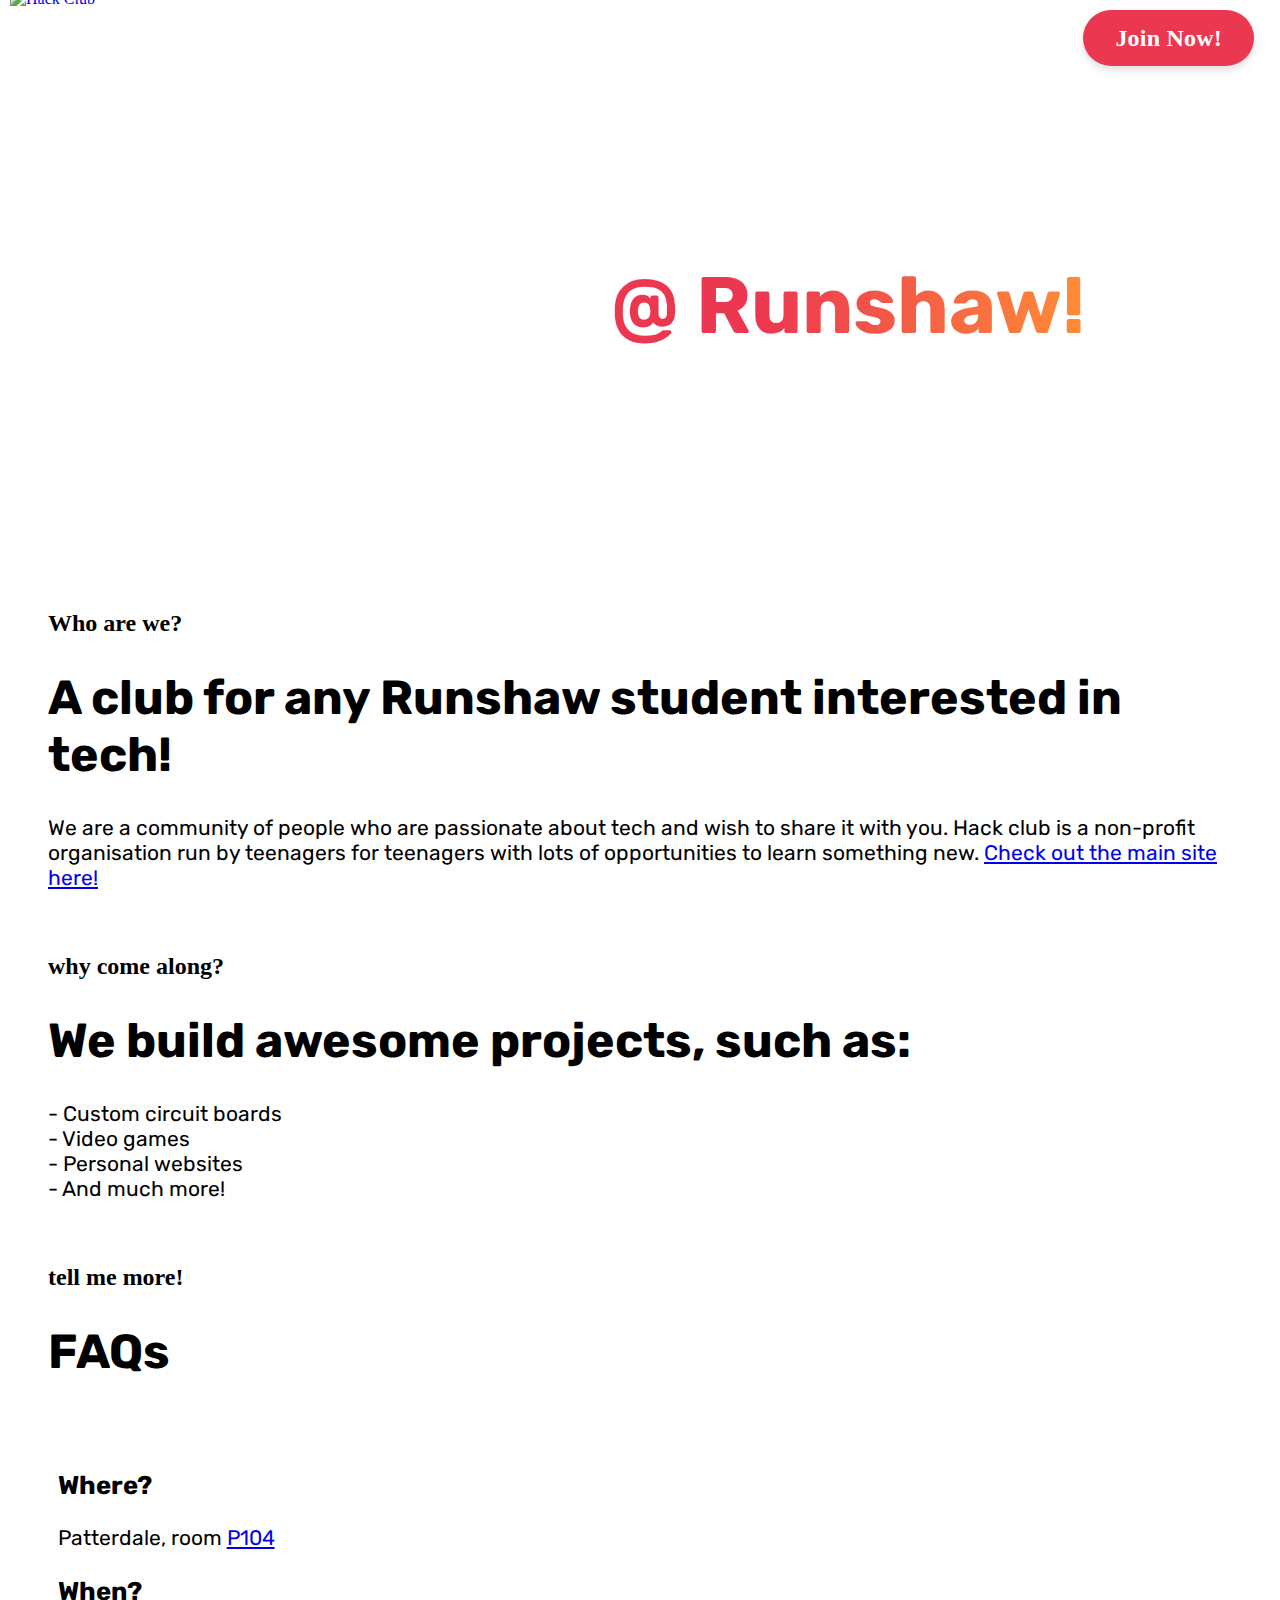
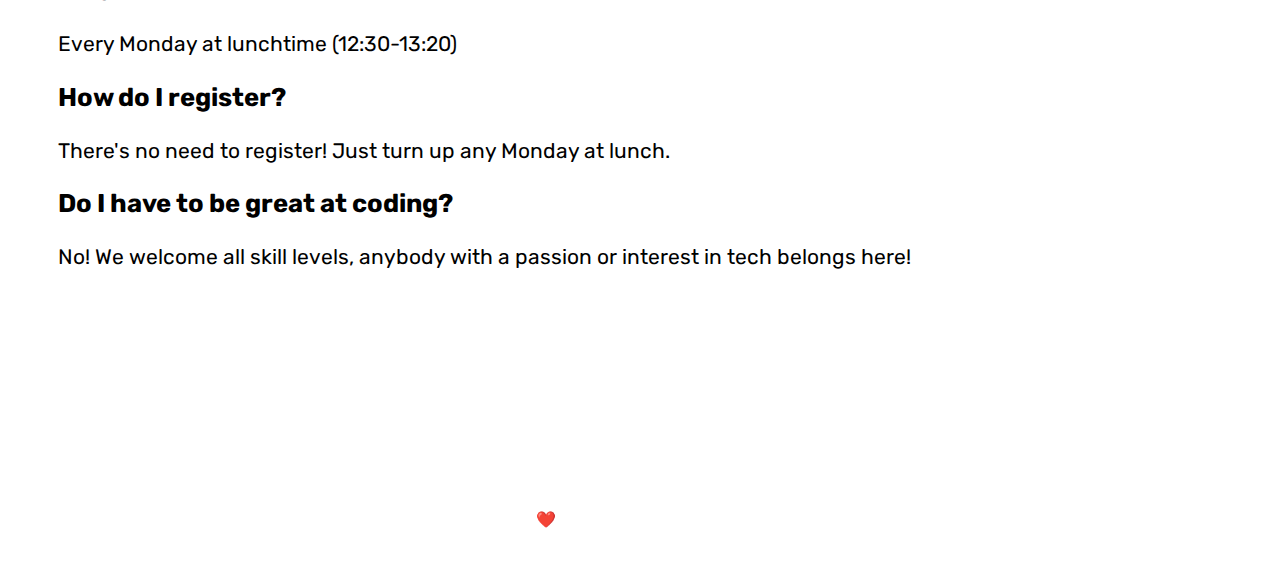
==== index.html @ 0e347f7d "Deploy /pcb" ====
<!DOCTYPE html>
<html lang="en">

<head>
    <meta charset="UTF-8">
    <meta name="viewport" content="width=device-width, initial-scale=1.0">
    <title>Hack Club - Runshaw College</title>
    <link rel="stylesheet" href="https://css.hackclub.com/theme.css" />
    <link rel="stylesheet" href="style/style.css" />
    <script src="https://unpkg.com/feather-icons"></script>
    <script>
        function fancyScroll() {
            document.getElementById("faqEyebrow").scrollIntoView({ behavior: "smooth" });
        }
    </script>
</head>

<body>
    <a href="https://hackclub.com/"><img src="https://assets.hackclub.com/flag-orpheus-top.svg" alt="Hack Club"
            class="banner" /></a>
    <button class="btn" id="dsk" style="position: absolute;right:10px;top:10px" onclick="fancyScroll()">Join
        Now!</button>
    <div class="index-hero">
        <div style="width: 100%; display: flex; justify-content: center; margin-top: 5%;">
            <h1 class="welcometo">
                Welcome to</h1>
        </div>
        <div style="width: 100%; text-align: center;">
            <h1 style="color: white; font-size: 5em; margin-top: 0; margin-bottom: 0.5em;">
                <span style="color: white;" class="hackclub-text">Hack&nbsp;Club</span>
                <span class="at-runshaw"> @&nbsp;Runshaw!</span>
            </h1>
        </div>
        <div style="width: 100%; text-align: center; color: white;" id="bannerText">
            <p style="margin-top: 0;" class="subhero">A community of
                <span style="color: var(--red);">Runshaw students</span> programming, building cool projects and
                <span style="color: var(--red);">learning together</span>
            </p>
            <button class="btn" id="mob" onclick="fancyScroll()">Join Now!</button>
        </div>
    </div>

    <main class="container wide">
        <div style="height: 12px;"></div>
        <h2 class="eyebrow">Who are we?</h2>
        <h1 class="content-title">A club for <span style="color: var(--orange);">any</span> Runshaw student
            interested in tech!
        </h1>
        <p class="text-content">
            We are a community of people who are passionate about tech and wish to share it with you. Hack club is a
            non-profit organisation run by teenagers for teenagers with lots of opportunities to learn something
            new.
            <a href="https://hackclub.com/">Check out the main site here!</a>
        </p>
        <div style="height: 22px;"></div>
        <h2 class="eyebrow">why come along?</h2>
        <h1 class="content-title">We build <span style="color: var(--orange);">awesome projects</span>, such as:
        </h1>
        <p class="text-content">
            - Custom circuit boards<br>
            - Video games<br>
            - Personal websites<br>
            - And much more!
        </p>
        <div style="height: 22px;"></div>
        <h2 class="eyebrow" id="faqEyebrow">tell me more!</h2>
        <h1 class="content-title">FAQs</h1>
        <div style="height: 22px;"></div>
        <div class="card sunken" id="faq-card">
            <div class="fancy-faq-container">
                <h3 class="faq-title">Where?</h3>
                <p class="text-content">Patterdale, room <a
                        href="https://studentportal.runshaw.ac.uk/Room.aspx?roomid=JnmMYZgNtyE%3d">P104</a> </p>

                <h3 class="faq-title">When?</h3>
                <p class="text-content">Every Monday at lunchtime (12:30-13:20)</p>

                <h3 class="faq-title">How do I register?</h3>
                <p class="text-content">There's no need to register! Just turn up any Monday at lunch.</p>

                <h3 class="faq-title">Do I have to be great at coding?</h3>
                <p class="text-content">No! We welcome all skill levels, anybody with a passion or interest in tech
                    belongs here!</p>
            </div>
        </div>
    </main>

</body>
<footer>
    <div>
        <div class="footer-links">
            <div>
                <h4>Runshaw</h4>
                <a href="https://runshaw.ac.uk">Home</a>
                <a href="https://digital.runshaw.ac.uk/">Digital</a>
                <a href="https://studentportal.runshaw.ac.uk/study.aspx?new=1#activity">Aspire</a>
            </div>
            <div>
                <h4>Hack Club</h4>
                <a href="https://hackclub.com/">Home</a>
                <a href="https://jams.hackclub.com/">Jams</a>
                <a href="https://toolbox.hackclub.com/">Toolbox</a>
            </div>
            <div>
                <h4>Tools</h4>
                <a href="https://github.com/">Github</a>
                <a href="https://teams.microsoft.com/">Teams</a>
                <a href="https://www.instagram.com/runshawcollege/">Instagram</a>
            </div>
            <p style="color: white; text-align: center;">Made with ❤️ by the Hack Club team at Runshaw
            </p>
        </div>
    </div>
</footer>
<script>
    feather.replace();
</script>

</html>
---- style/style.css ----
@import url('https://fonts.googleapis.com/css2?family=Rubik:ital,wght@0,300..900;1,300..900&display=swap');

header {
    background: var(--blue);
    background-image: url(images/pr.svg);
    background-repeat: repeat;
    color: var(--white);
    padding: var(--spacing-6) var(--spacing-0) var(--spacing-6);
    text-align: center;
    font-family: "Rubik", sans-serif;
}

ul {
    margin: 0;
    padding: 0;
}

ul {
    list-style-type: none;
}

.banner {
    position: absolute;
    top: -10px;
    left: 10px;
    border: 0;
    height: 100px;
    z-index: 999;
}

.banner:hover {
    animation: wave-flag 0.5s linear infinite alternate;
}

@media (prefers-reduced-motion: reduce) {
    .banner:hover {
        transition: 0.1875s cubic-bezier(0.375, 0, 0.675, 1) transform;
        transform-origin: top left;
    }
}

@keyframes wave-flag {
    0% {
        transform: rotate(0deg);
    }

    100% {
        transform: rotate(-5deg);
    }
}

.card {
    font-size: var(--font-3);
}

header>p,
header>p>a {
    color: var(--white) !important;
}

.container {
    margin: var(--spacing-5) auto;
}

.issues-count,
.language {
    float: right;
    margin-right: var(--spacing-1);
    top: 0;
}

/* How to contribute section */
#how-do-i-contribute {
    font-size: var(--font-4);
}

/* Shared styles */
.hidden {
    display: none;
}

.highlight {
    background-image: linear-gradient(-100deg,
            rgba(243, 234, 164, 0.33),
            rgba(243, 234, 164, 0.95),
            rgba(243, 234, 164, 0.1));
}

.no-styles-a {
    color: inherit;
    text-decoration: none;
    text-underline-position: under;
}

.no-styles-a:hover {
    color: var(--primary);
    text-decoration: none;
    text-underline-position: under;
}

#active-repositories {
    color: var(--white);
}

.new ol {
    display: grid;
    grid-template-columns: 1fr 1fr 1fr;
    gap: var(--spacing-3);
    padding-inline-start: 0 !important;
    /* overide default padding-inline-start */
}

.new li {
    position: relative;
}

.new li:nth-child(odd) {
    background-color: var(--cyan);
}

.new li:nth-child(even) {
    background-color: var(--cyan);
}

.card-design {
    position: absolute;
    bottom: -30px;
    right: -5px;
    opacity: 20%;
    font-size: 60px;
}

@keyframes rotation {
    0% {
        transform: rotate(0deg);
    }

    100% {
        transform: rotate(360deg);
    }
}

.loading-text {
    color: var(--muted);
    text-align: center;
}

.loader-container:not(.hidden) {
    display: flex;
    justify-content: center;
    flex-direction: column;
}

.error-container:not(.hidden) {
    display: flex;
    justify-content: center;
    flex-direction: column;
}

.error-icon {
    margin: var(--spacing-3);
    height: var(--font-7);
}

h1,
p {
    font-family: 'Rubik', sans-serif;
}

.subhero {
    color: var(--white);
    font-size: 1.3em;
    padding: 10px;
}

.at-runshaw {
    background: linear-gradient(to right, #EC3750 32%, #FF8C37 100%);
    background-clip: text;
    -webkit-background-clip: text;
    -webkit-text-fill-color: transparent;
    white-space: nowrap;
}

@media (max-width: 600px) {
    .hackclub-text {
        font-size: calc(100vw/6);
    }
}

main {
    padding: 2.5em;
}

.content-subtitle {
    color: grey;
    font-weight: bold;
    font-size: 1.5em;
    font-family: 'Rubik', sans-serif;
}

@media (max-width: 600px) {
    .at-runshaw {
        font-size: calc(100vw/7);
    }
}


@media (min-width: 740px) {
    .welcometo {
        color: white;
        font-size: 4em;
        font-weight: normal;
        padding-bottom: 24px;
    }
}

@media (max-width: 740px) {
    .welcometo {
        color: white;
        font-size: 2em;
        font-weight: normal;
        padding-bottom: 24px;
    }
}

.text-content {
    font-size: 21px;
    font-family: 'Rubik', sans-serif;
}

.faq-title {
    font-size: 1.6em;
    font-family: 'Rubik', sans-serif;
}

.fancy-faq-container {
    padding: 0.6em;
}

@media (max-width: 740px) {
    .content-title {
        font-size: 38px;
        font-family: 'Rubik', sans-serif;
    }

    #bannerText {
        padding-bottom: 1em;
    }
}

@media (min-width: 740px) {
    .content-title {
        font-size: 48px;
        font-family: 'Rubik', sans-serif;
    }

    #bannerText {
        padding-bottom: 5em;
    }
}

@media (max-width: 740px) {
    #dsk {
        display: none;
    }
}

@media (min-width: 740px) {
    #mob {
        display: none;
    }
}

.btn {
    box-sizing: border-box;
    margin: 0;
    min-width: 0;
    appearance: none;
    text-align: center;
    text-decoration: none;
    color: var(--theme-ui-colors-white, #ffffff);
    background-color: var(--theme-ui-colors-primary, #ec3750);
    border: 0;
    cursor: pointer;
    font-family: inherit;
    font-weight: 700;
    border-radius: 99999px;
    display: inline-flex;
    -webkit-box-align: center;
    align-items: center;
    -webkit-box-pack: center;
    justify-content: center;
    box-shadow: 0 4px 8px rgba(0, 0, 0, 0.125);
    letter-spacing: 0.009em;
    -webkit-tap-highlight-color: transparent;
    transition: transform .125s ease-in-out, box-shadow .125s ease-in-out;
    font-size: 24px;
    line-height: 1;
    padding-left: 32px;
    padding-right: 32px;
    padding-top: 16px;
    padding-bottom: 16px;
    margin-right: 16px;
    margin-bottom: 16px;
}

.btn-smol {
    box-sizing: border-box;
    margin: 0;
    min-width: 0;
    appearance: none;
    text-align: center;
    text-decoration: none;
    color: var(--theme-ui-colors-white, #ffffff);
    background-color: var(--theme-ui-colors-primary, #ec3750);
    border: 0;
    cursor: pointer;
    font-family: inherit;
    font-weight: 700;
    border-radius: 99999px;
    display: inline-flex;
    -webkit-box-align: center;
    align-items: center;
    -webkit-box-pack: center;
    justify-content: center;
    box-shadow: 0 4px 8px rgba(0, 0, 0, 0.125);
    letter-spacing: 0.009em;
    -webkit-tap-highlight-color: transparent;
    transition: transform .125s ease-in-out, box-shadow .125s ease-in-out;
    font-size: 24px;
    line-height: 1;
    padding-left: 16px;
    padding-right: 16px;
    padding-top: 8px;
    padding-bottom: 8px;
    margin-right: 8px;
    margin-bottom: 8px;
}

footer {
    width: 100%;
    background-color: var(--darkless);
    padding-top: 2vh;
    padding-bottom: 10px;
    color: white;
    text-align: center;
}

footer p {
    margin-top: 0;
    margin-top: 1em;
    font-weight: bold;
}

footer-links h4 {
    color: white;
    font-weight: bold;
    size: 1.3em;
}

.footer-links {
    text-align: center;
    margin-top: 18px;
}

.footer-links div {
    display: inline-block;
    margin-right: 20px;
}

.footer-links h4 {
    color: white;
    margin-bottom: 10px;
}

.footer-links a {
    color: white;
    text-decoration: none;
    display: block;
    margin-bottom: 5px;
}

.footer-links a:hover {
    text-decoration: underline;
}

@media (max-width: 740px) {
    .index-hero {
        padding-top: 70px;
    }
}

@media (min-width: 740px) {
    .index-hero {
        padding-top: 1px;
    }
}

.index-hero {
    width: 100%;
    background-color: var(--darkless);
}
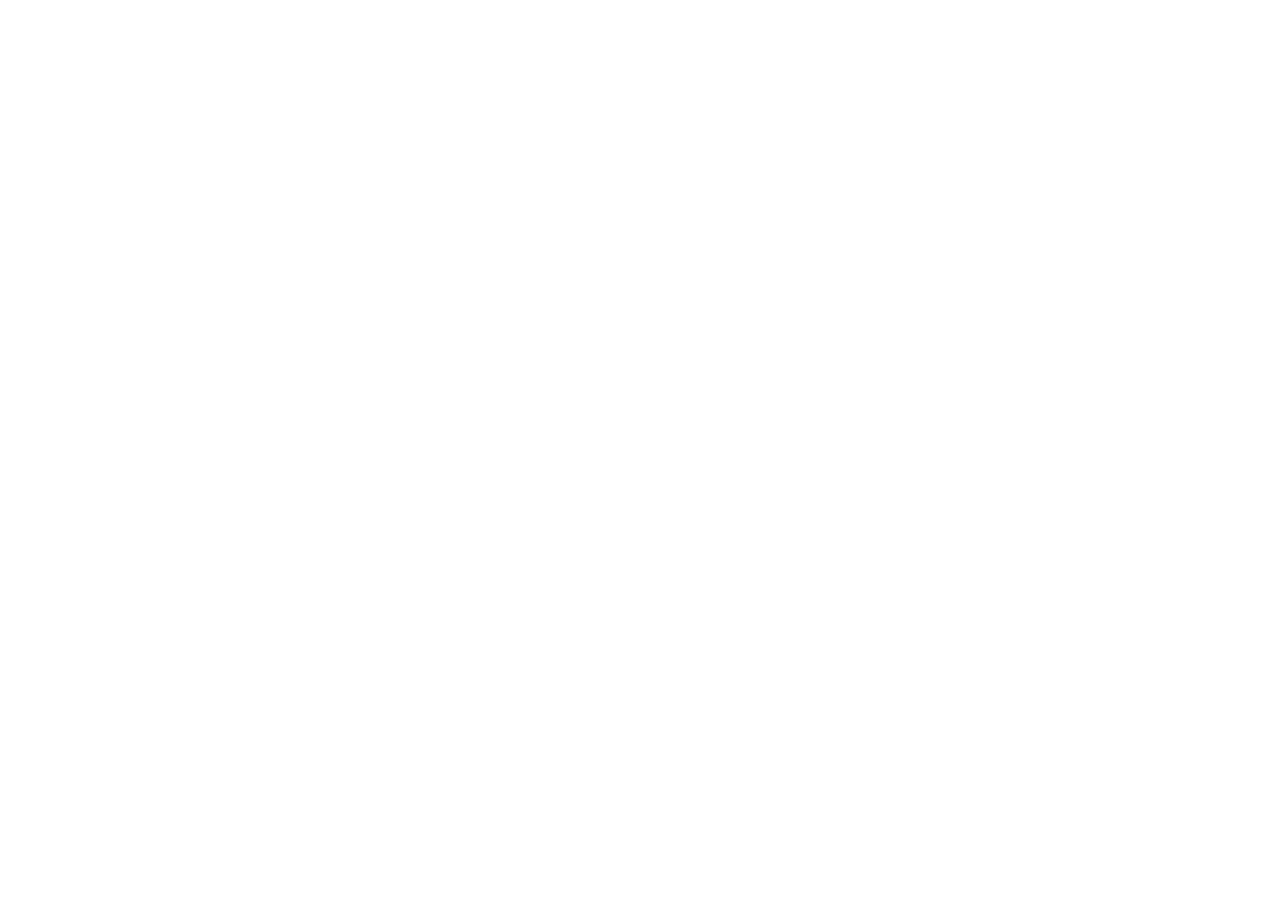
==== commit 27790b82: "Auto https" ====
--- a/index.html
+++ b/index.html
@@ -9,6 +9,10 @@
     <link rel="stylesheet" href="style/style.css" />
     <script src="https://unpkg.com/feather-icons"></script>
     <script>
+        // Redirect to secure if necessary
+        if (location.protocol !== "https:") {
+            location.protocol = "https:";
+        }
         function fancyScroll() {
             document.getElementById("faqEyebrow").scrollIntoView({ behavior: "smooth" });
         }
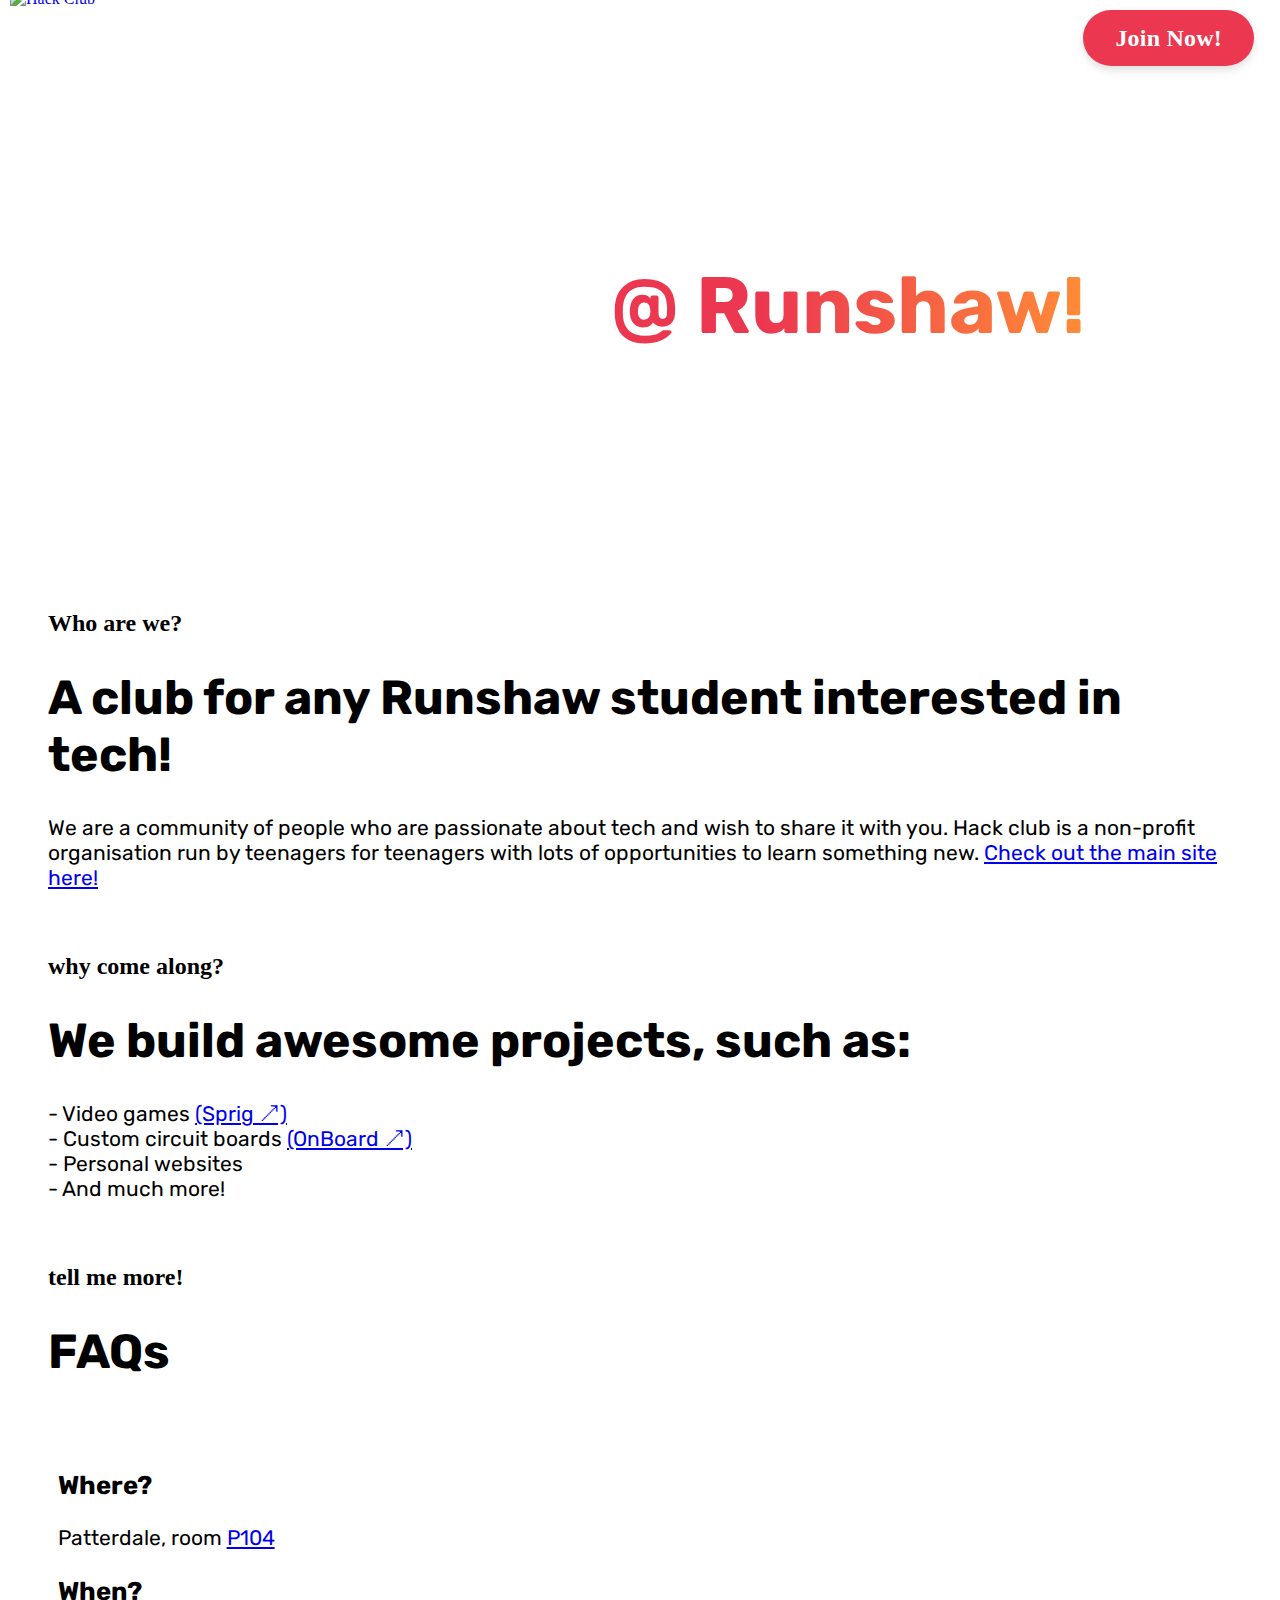
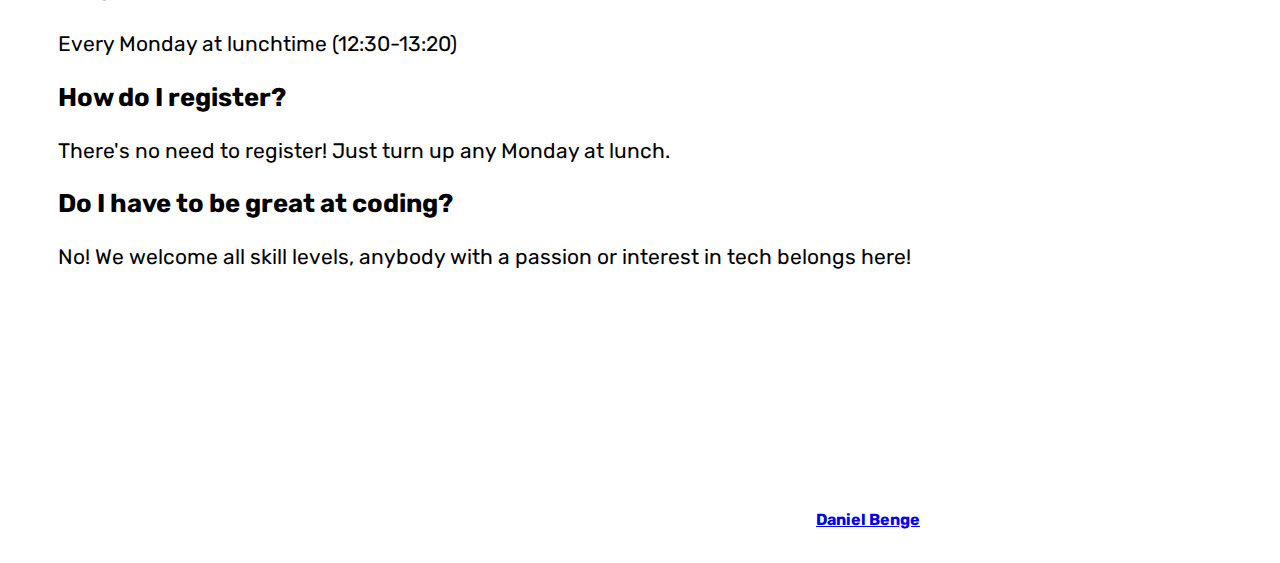
==== commit 8e95148b: "Add Christmas Tree, fix local dev" ====
--- a/index.html
+++ b/index.html
@@ -1,123 +1,135 @@
 <!DOCTYPE html>
 <html lang="en">
 
-<head>
-    <meta charset="UTF-8">
-    <meta name="viewport" content="width=device-width, initial-scale=1.0">
-    <title>Hack Club - Runshaw College</title>
-    <link rel="stylesheet" href="https://css.hackclub.com/theme.css" />
-    <link rel="stylesheet" href="style/style.css" />
-    <script src="https://unpkg.com/feather-icons"></script>
-    <script>
-        // Redirect to secure if necessary
-        if (location.protocol !== "https:") {
-            location.protocol = "https:";
-        }
-        function fancyScroll() {
-            document.getElementById("faqEyebrow").scrollIntoView({ behavior: "smooth" });
-        }
-    </script>
-</head>
+    <head>
+        <meta charset="UTF-8">
+        <meta name="viewport" content="width=device-width, initial-scale=1.0">
+        <title>Hack Club @ Runshaw College</title>
+        <link rel="icon" type="image/png" sizes="32x32" href="/favicons/favicon.png">
+        <meta property="og:logo" content="https://assets.hackclub.com/icon-rounded.png" size="512x512">
+        <meta property="og:site_name" content="Runshaw Hack Club">
+        <meta property="og:type" content="website">
+        <meta property="og:locale" content="en_GB">
+        <meta name="description"
+            content="Welcome to Runshaw Hack Club! We are a community of Runshaw students who are passionate about tech and programming, and we build projects together">
+        <meta name="google-site-verification" content="3W2_TrrMCC4tqNoD5EqY16fKVHZft1-xQmjWCJpEvek" />
+        <meta name="msapplication-TileColor" content="#ec3750">
+        <link rel="mask-icon" href="https://assets.hackclub.com/favicons/safari-pinned-tab.svg" color="#ec3750">
+        <link rel="apple-touch-icon" sizes="180x180" href="https://assets.hackclub.com/favicons/apple-touch-icon.png">
+        <link rel="icon" type="image/png" sizes="16x16" href="https://assets.hackclub.com/favicons/favicon-16x16.png">
+        <link rel="manifest" href="https://assets.hackclub.com/favicons/site.webmanifest">
 
-<body>
-    <a href="https://hackclub.com/"><img src="https://assets.hackclub.com/flag-orpheus-top.svg" alt="Hack Club"
-            class="banner" /></a>
-    <button class="btn" id="dsk" style="position: absolute;right:10px;top:10px" onclick="fancyScroll()">Join
-        Now!</button>
-    <div class="index-hero">
-        <div style="width: 100%; display: flex; justify-content: center; margin-top: 5%;">
-            <h1 class="welcometo">
-                Welcome to</h1>
-        </div>
-        <div style="width: 100%; text-align: center;">
-            <h1 style="color: white; font-size: 5em; margin-top: 0; margin-bottom: 0.5em;">
-                <span style="color: white;" class="hackclub-text">Hack&nbsp;Club</span>
-                <span class="at-runshaw"> @&nbsp;Runshaw!</span>
-            </h1>
-        </div>
-        <div style="width: 100%; text-align: center; color: white;" id="bannerText">
-            <p style="margin-top: 0;" class="subhero">A community of
-                <span style="color: var(--red);">Runshaw students</span> programming, building cool projects and
-                <span style="color: var(--red);">learning together</span>
-            </p>
-            <button class="btn" id="mob" onclick="fancyScroll()">Join Now!</button>
-        </div>
-    </div>
+        <link rel="stylesheet" href="https://css.hackclub.com/theme.css" />
+        <link rel="stylesheet" href="style/style.css" />
+        <script src="script/secure-conn.js"></script>
+        <script src="https://unpkg.com/feather-icons"></script>
+        <script>
+            function fancyScroll() {
+                document.getElementById("faqEyebrow").scrollIntoView({ behavior: "smooth" });
+            }
+        </script>
+    </head>
 
-    <main class="container wide">
-        <div style="height: 12px;"></div>
-        <h2 class="eyebrow">Who are we?</h2>
-        <h1 class="content-title">A club for <span style="color: var(--orange);">any</span> Runshaw student
-            interested in tech!
-        </h1>
-        <p class="text-content">
-            We are a community of people who are passionate about tech and wish to share it with you. Hack club is a
-            non-profit organisation run by teenagers for teenagers with lots of opportunities to learn something
-            new.
-            <a href="https://hackclub.com/">Check out the main site here!</a>
-        </p>
-        <div style="height: 22px;"></div>
-        <h2 class="eyebrow">why come along?</h2>
-        <h1 class="content-title">We build <span style="color: var(--orange);">awesome projects</span>, such as:
-        </h1>
-        <p class="text-content">
-            - Custom circuit boards<br>
-            - Video games<br>
-            - Personal websites<br>
-            - And much more!
-        </p>
-        <div style="height: 22px;"></div>
-        <h2 class="eyebrow" id="faqEyebrow">tell me more!</h2>
-        <h1 class="content-title">FAQs</h1>
-        <div style="height: 22px;"></div>
-        <div class="card sunken" id="faq-card">
-            <div class="fancy-faq-container">
-                <h3 class="faq-title">Where?</h3>
-                <p class="text-content">Patterdale, room <a
-                        href="https://studentportal.runshaw.ac.uk/Room.aspx?roomid=JnmMYZgNtyE%3d">P104</a> </p>
-
-                <h3 class="faq-title">When?</h3>
-                <p class="text-content">Every Monday at lunchtime (12:30-13:20)</p>
-
-                <h3 class="faq-title">How do I register?</h3>
-                <p class="text-content">There's no need to register! Just turn up any Monday at lunch.</p>
-
-                <h3 class="faq-title">Do I have to be great at coding?</h3>
-                <p class="text-content">No! We welcome all skill levels, anybody with a passion or interest in tech
-                    belongs here!</p>
+    <body>
+        <a href="https://hackclub.com/"><img src="https://assets.hackclub.com/flag-orpheus-top.svg" alt="Hack Club"
+                class="banner" /></a>
+        <button class="btn" id="dsk" style="position: absolute;right:10px;top:10px" onclick="fancyScroll()">Join
+            Now!</button>
+        <div class="index-hero">
+            <div style="width: 100%; display: flex; justify-content: center; margin-top: 5%;">
+                <h1 class="welcometo">
+                    Welcome to</h1>
+            </div>
+            <div style="width: 100%; text-align: center;">
+                <h1 style="color: white; font-size: 5em; margin-top: 0; margin-bottom: 0.5em;">
+                    <span style="color: white;" class="hackclub-text">Hack&nbsp;Club</span>
+                    <span class="at-runshaw"> @&nbsp;Runshaw!</span>
+                </h1>
+            </div>
+            <div style="width: 100%; text-align: center; color: white;" id="bannerText">
+                <p style="margin-top: 0;" class="subhero">A community of
+                    <span style="color: var(--red);">Runshaw students</span> programming, building cool projects and
+                    <span style="color: var(--red);">learning together</span>
+                </p>
+                <button class="btn" id="mob" onclick="fancyScroll()">Join Now!</button>
             </div>
         </div>
-    </main>
 
-</body>
-<footer>
-    <div>
-        <div class="footer-links">
-            <div>
-                <h4>Runshaw</h4>
-                <a href="https://runshaw.ac.uk">Home</a>
-                <a href="https://digital.runshaw.ac.uk/">Digital</a>
-                <a href="https://studentportal.runshaw.ac.uk/study.aspx?new=1#activity">Aspire</a>
+        <main class="container wide">
+            <div style="height: 12px;"></div>
+            <h2 class="eyebrow">Who are we?</h2>
+            <h1 class="content-title">A club for <span style="color: var(--orange);">any</span> Runshaw student
+                interested in tech!
+            </h1>
+            <p class="text-content">
+                We are a community of people who are passionate about tech and wish to share it with you. Hack club is a
+                non-profit organisation run by teenagers for teenagers with lots of opportunities to learn something
+                new.
+                <a href="https://hackclub.com/">Check out the main site here!</a>
+            </p>
+            <div style="height: 22px;"></div>
+            <h2 class="eyebrow">why come along?</h2>
+            <h1 class="content-title">We build <span style="color: var(--orange);">awesome projects</span>, such as:
+            </h1>
+            <p class="text-content">
+                - Video games <a href="/sprig">(Sprig 🡕)</a><br>
+                - Custom circuit boards <a href="/pcb">(OnBoard 🡕)</a><br>
+                - Personal websites<br>
+                - And much more!
+            </p>
+            <div style="height: 22px;"></div>
+            <h2 class="eyebrow" id="faqEyebrow">tell me more!</h2>
+            <h1 class="content-title">FAQs</h1>
+            <div style="height: 22px;"></div>
+            <div class="card sunken" id="faq-card">
+                <div class="fancy-faq-container">
+                    <h3 class="faq-title">Where?</h3>
+                    <p class="text-content">Patterdale, room <a
+                            href="https://studentportal.runshaw.ac.uk/Room.aspx?roomid=JnmMYZgNtyE%3d">P104</a> </p>
+
+                    <h3 class="faq-title">When?</h3>
+                    <p class="text-content">Every Monday at lunchtime (12:30-13:20)</p>
+
+                    <h3 class="faq-title">How do I register?</h3>
+                    <p class="text-content">There's no need to register! Just turn up any Monday at lunch.</p>
+
+                    <h3 class="faq-title">Do I have to be great at coding?</h3>
+                    <p class="text-content">No! We welcome all skill levels, anybody with a passion or interest in tech
+                        belongs here!</p>
+                </div>
             </div>
-            <div>
-                <h4>Hack Club</h4>
-                <a href="https://hackclub.com/">Home</a>
-                <a href="https://jams.hackclub.com/">Jams</a>
-                <a href="https://toolbox.hackclub.com/">Toolbox</a>
+        </main>
+
+    </body>
+    <footer>
+        <div>
+            <div class="footer-links">
+                <div>
+                    <h4>Runshaw</h4>
+                    <a href="https://runshaw.ac.uk">Home</a>
+                    <a href="https://digital.runshaw.ac.uk/">Digital</a>
+                    <a href="https://studentportal.runshaw.ac.uk/study.aspx?new=1#activity">Aspire</a>
+                </div>
+                <div>
+                    <h4>Hack Club</h4>
+                    <a href="https://hackclub.com/">Home</a>
+                    <a href="https://jams.hackclub.com/">Jams</a>
+                    <a href="https://toolbox.hackclub.com/">Toolbox</a>
+                </div>
+                <div>
+                    <h4>Tools</h4>
+                    <a href="https://github.com/">Github</a>
+                    <a href="https://teams.microsoft.com/">Teams</a>
+                    <a href="https://www.instagram.com/runshawcollege/">Instagram</a>
+                </div>
+
             </div>
-            <div>
-                <h4>Tools</h4>
-                <a href="https://github.com/">Github</a>
-                <a href="https://teams.microsoft.com/">Teams</a>
-                <a href="https://www.instagram.com/runshawcollege/">Instagram</a>
-            </div>
-            <p style="color: white; text-align: center;">Made with ❤️ by the Hack Club team at Runshaw
-            </p>
+            <p style="color: white; text-align: center;">Made by the Hack Club team at Runshaw, web design by <a
+                    style="display:inline" href="https://danieldb.uk/">Daniel Benge</a></p>
         </div>
-    </div>
-</footer>
-<script>
-    feather.replace();
-</script>
+    </footer>
+    <script>
+        feather.replace();
+    </script>
 
 </html>--- a/style/style.css
+++ b/style/style.css
@@ -317,6 +317,7 @@
     cursor: pointer;
     font-family: inherit;
     font-weight: 700;
+    color: white;
     border-radius: 99999px;
     display: inline-flex;
     -webkit-box-align: center;
@@ -342,12 +343,13 @@
     background-color: var(--darkless);
     padding-top: 2vh;
     padding-bottom: 10px;
+    padding-left: 10px;
+    padding-right: 10px;
     color: white;
     text-align: center;
 }
 
 footer p {
-    margin-top: 0;
     margin-top: 1em;
     font-weight: bold;
 }
